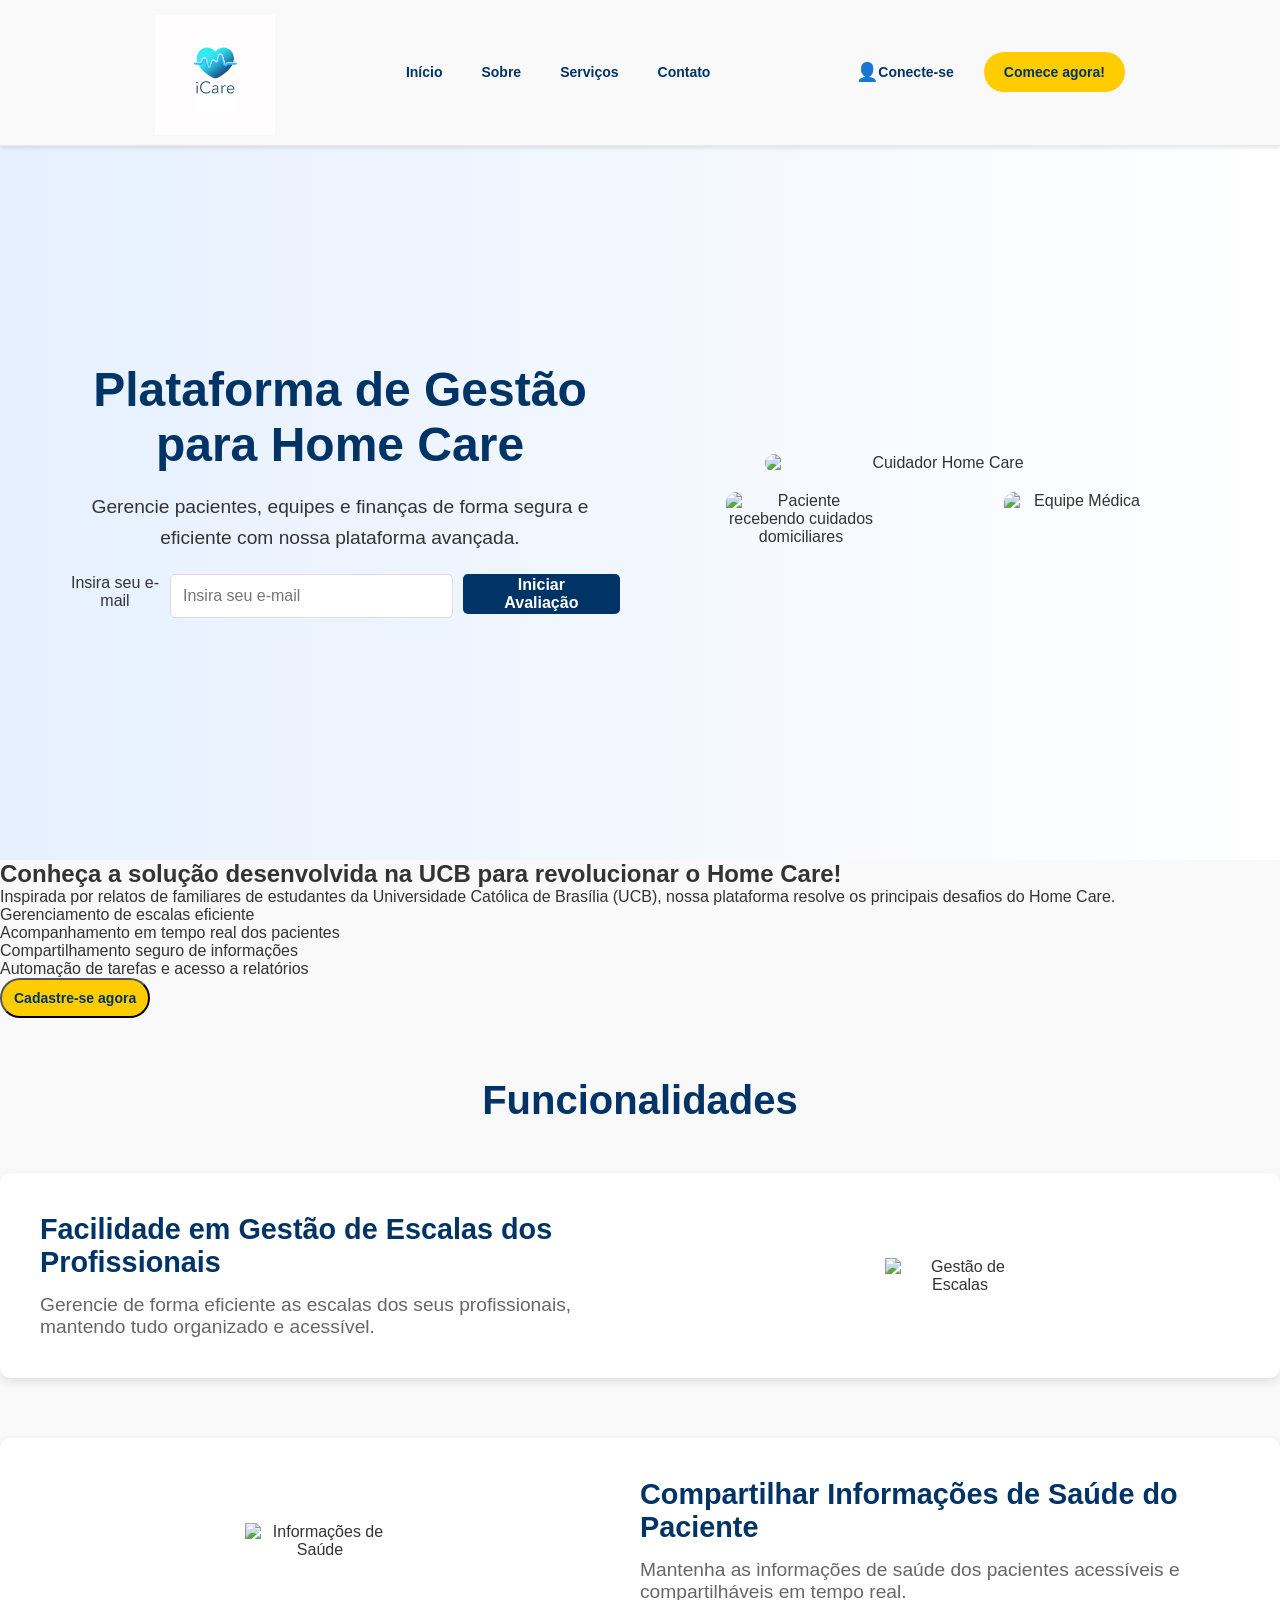
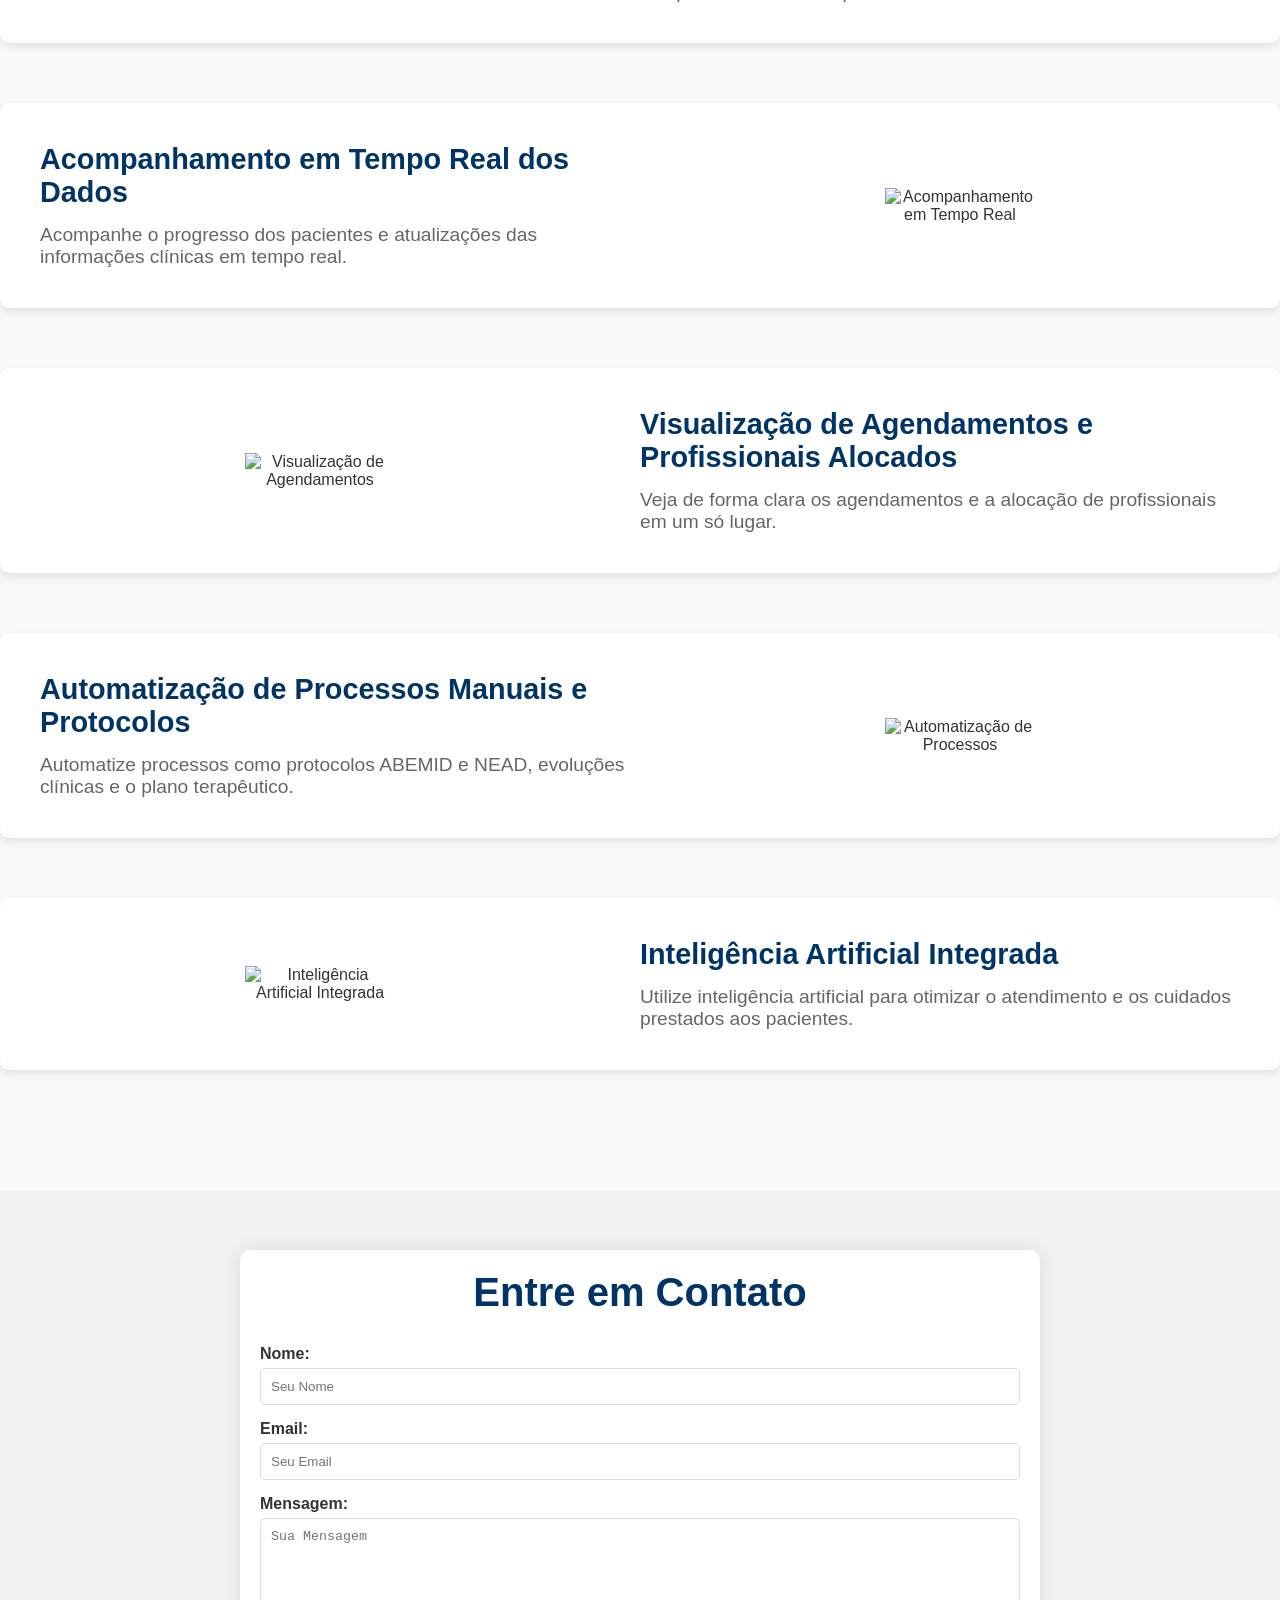
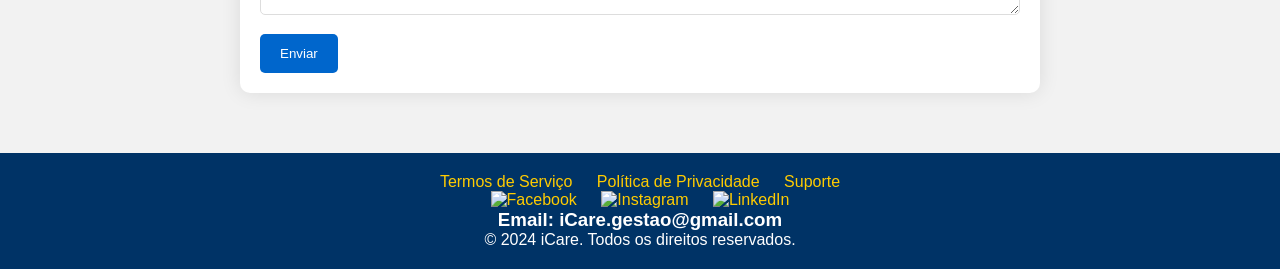
==== pagina1.html @ e02e045a "primeirosite_iCare" ====
<!DOCTYPE html>
<html lang="pt-br">

<head>
    <meta charset="UTF-8">
    <meta name="viewport" content="width=device-width, initial-scale=1.0">
    <meta http-equiv="X-UA-Compatible" content="IE=edge">
    <title>iCare - Gestão de Home Care</title>

    <!-- Stylesheet -->
    <link rel="stylesheet" href="style.css">
</head>

<body>

    <!-- Navbar Fixa -->
    <header>
        <nav class="navbar">
            <div class="navbar-container">
                <div class="logo">
                    <a href="#"><img src="logoiCare.jpg" alt="Logo iCare" style="max-width: 120px; margin-top: 5px;"></a>
                </div>
                <ul class="nav-links" aria-label="Navegação principal">
                    <li><a href="#home">Início</a></li>
                    <li><a href="#about">Sobre</a></li>
                    <li><a href="#funcionalidades-alternadas">Serviços</a></li>
                    <li><a href="#contact">Contato</a></li>
                </ul>
                <div class="navbar-buttons">
                    <a href="#" class="login-btn" aria-label="Conectar-se" style="font-size: 14px; padding: 10px 15px;">
                        <span class="icon" style="font-size: 18px;">👤</span> Conecte-se
                    </a>
                    <a href="#" class="cta-btn" aria-label="Comece agora!" style="font-size: 14px; padding: 10px 20px;">Comece agora!</a>
                </div>
            </div>
        </nav>
    </header>

    <!-- Header (Duas Colunas) -->
    <main>
        <section id="home" class="header">
            <div class="header-container">
                <div class="header-content">
                    <h1>Plataforma de Gestão para Home Care</h1>
                    <p>Gerencie pacientes, equipes e finanças de forma segura e eficiente com nossa plataforma avançada.</p>
                    <div class="header-input">
                        <label for="email-header" class="sr-only">Insira seu e-mail</label>
                        <input type="email" id="email-header" placeholder="Insira seu e-mail" aria-label="Campo de e-mail">
                        <button class="cta-btn">Iniciar Avaliação</button>
                    </div>
                </div>
                <!-- Imagens -->
                <div class="header-images">
                    <img src="https://medicinasa.com.br/wp-content/uploads/2022/11/esteto-medico-digital.jpg" alt="Cuidador Home Care" class="main-image">
                    <div class="small-images">
                        <img src="https://maislaudo.com.br/wp-content/uploads/2019/12/home-care.jpg" alt="Paciente recebendo cuidados domiciliares" class="small-image">
                        <img src="https://mv.com.br/storage/blog/07430920230417643d22bde9b59.png" alt="Equipe Médica" class="small-image">
                    </div>
                </div>
            </div>
        </section>

        <!-- Seção Sobre -->
        <section id="about" class="sobre">
            <h2>Conheça a solução desenvolvida na UCB para revolucionar o Home Care!</h2>
            <p>Inspirada por relatos de familiares de estudantes da Universidade Católica de Brasília (UCB), nossa plataforma resolve os principais desafios do Home Care.</p>
            <ul>
                <li>Gerenciamento de escalas eficiente</li>
                <li>Acompanhamento em tempo real dos pacientes</li>
                <li>Compartilhamento seguro de informações</li>
                <li>Automação de tarefas e acesso a relatórios</li>
            </ul>
            <button class="cta-btn">Cadastre-se agora</button>
        </section>

        <!-- Seção de Funcionalidades Alternadas -->
        <section id="funcionalidades-alternadas" class="features-section">
            <div class="container">
                <h2>Funcionalidades</h2>

                <!-- Funcionalidade 1 -->
                <div class="feature-item alternate-left">
                    <div class="text-content">
                        <h3>Facilidade em Gestão de Escalas dos Profissionais</h3>
                        <p>Gerencie de forma eficiente as escalas dos seus profissionais, mantendo tudo organizado e acessível.</p>
                    </div>
                    <div class="image-content">
                        <img src="https://img.icons8.com/ios-filled/150/000000/schedule.png" alt="Gestão de Escalas">
                    </div>
                </div>

                <!-- Funcionalidade 2 -->
                <div class="feature-item alternate-right">
                    <div class="image-content">
                        <img src="https://img.icons8.com/ios-filled/150/000000/medical-doctor.png" alt="Informações de Saúde">
                    </div>
                    <div class="text-content">
                        <h3>Compartilhar Informações de Saúde do Paciente</h3>
                        <p>Mantenha as informações de saúde dos pacientes acessíveis e compartilháveis em tempo real.</p>
                    </div>
                </div>

                <!-- Funcionalidade 3 -->
                <div class="feature-item alternate-left">
                    <div class="text-content">
                        <h3>Acompanhamento em Tempo Real dos Dados</h3>
                        <p>Acompanhe o progresso dos pacientes e atualizações das informações clínicas em tempo real.</p>
                    </div>
                    <div class="image-content">
                        <img src="https://img.icons8.com/ios-filled/150/000000/real-time-protection.png" alt="Acompanhamento em Tempo Real">
                    </div>
                </div>

                <!-- Funcionalidade 4 -->
                <div class="feature-item alternate-right">
                    <div class="image-content">
                        <img src="https://img.icons8.com/ios-filled/150/000000/calendar.png" alt="Visualização de Agendamentos">
                    </div>
                    <div class="text-content">
                        <h3>Visualização de Agendamentos e Profissionais Alocados</h3>
                        <p>Veja de forma clara os agendamentos e a alocação de profissionais em um só lugar.</p>
                    </div>
                </div>

                <!-- Funcionalidade 5 -->
                <div class="feature-item alternate-left">
                    <div class="text-content">
                        <h3>Automatização de Processos Manuais e Protocolos</h3>
                        <p>Automatize processos como protocolos ABEMID e NEAD, evoluções clínicas e o plano terapêutico.</p>
                    </div>
                    <div class="image-content">
                        <img src="https://img.icons8.com/ios-filled/150/000000/automation.png" alt="Automatização de Processos">
                    </div>
                </div>

                <!-- Funcionalidade 6 -->
                <div class="feature-item alternate-right">
                    <div class="image-content">
                        <img src="https://img.icons8.com/ios-filled/150/000000/artificial-intelligence.png" alt="Inteligência Artificial Integrada">
                    </div>
                    <div class="text-content">
                        <h3>Inteligência Artificial Integrada</h3>
                        <p>Utilize inteligência artificial para otimizar o atendimento e os cuidados prestados aos pacientes.</p>
                    </div>
                </div>
            </div>
        </section>

        <!-- Seção de Contato -->
        <section id="contact" class="contact-section">
            <div class="contact-container">
                <h2 class="contact-title">Entre em Contato</h2>
                <form class="contact-form" action="#" method="POST" aria-label="Formulário de contato">
                    <label for="name">Nome:</label>
                    <input type="text" id="name" name="name" placeholder="Seu Nome" required>

                    <label for="email">Email:</label>
                    <input type="email" id="email" name="email" placeholder="Seu Email" required>

                    <label for="message">Mensagem:</label>
                    <textarea id="message" name="message" placeholder="Sua Mensagem" rows="5" required></textarea>

                    <button type="submit">Enviar</button>
                </form>
            </div>
        </section>
    </main>

    <!-- Rodapé -->
    <footer>
        <div class="footer-links">
            <a href="#">Termos de Serviço</a>
            <a href="#">Política de Privacidade</a>
            <a href="#">Suporte</a>
        </div>
        <div class="footer-social">
            <a href="#"><img src="https://img.icons8.com/ios-filled/50/ffffff/facebook-new.png" alt="Facebook"></a>
            <a href="#"><img src="https://img.icons8.com/ios-filled/50/ffffff/instagram-new.png" alt="Instagram"></a>
            <a href="#"><img src="https://img.icons8.com/ios-filled/50/ffffff/linkedin.png" alt="LinkedIn"></a>
        </div>
        <h3>Email: iCare.gestao@gmail.com</h3>
        <p>&copy; 2024 iCare. Todos os direitos reservados.</p>
    </footer>

    <script src="main.js" defer></script>
</body>

</html>
---- style.css ----
/* Reset */
* {
    margin: 0;
    padding: 0;
    box-sizing: border-box;
}

/* Body */
body {
    font-family: 'Arial', sans-serif;
    color: #333;
    background-color: #f9f9f9;
    padding-top: 80px; /* Espaço para o navbar fixo */
}

/* Navbar fixo */
.navbar {
    background-color: #f9f9f9; /* Cor da navbar ajustada para combinar com o logo */
    padding: 10px 0;
    border-bottom: 1px solid #eaeaea; /* Cor de borda para contraste */
    position: fixed;
    top: 0;
    left: 0;
    width: 100%;
    z-index: 1000;
    transition: background-color 0.3s ease;
    box-shadow: 0 2px 4px rgba(0, 0, 0, 0.1);
}

.navbar-container {
    display: flex;
    justify-content: space-between;
    align-items: center;
    max-width: 1000px; /* Largura máxima reduzida para compactar */
    margin: 0 auto;
    padding: 0 15px;
}

.logo img {
    display: block;
    max-width: 80px; /* Tamanho da logo reduzido */
    margin-top: 5px;
}

.nav-links {
    list-style-type: none;
    display: flex;
    gap: 15px; /* Espaçamento ajustado */
    margin-left: 15px;
}

.nav-links li {
    display: inline;
}

.nav-links a {
    text-decoration: none;
    color: #003366; 
    font-weight: bold;
    font-size: 14px;
    padding: 8px 12px; /* Compactação dos links */
    transition: color 0.3s ease;
}

.nav-links a:hover {
    color: #ffcc00; /* Cor de hover mais clara */
}

.navbar-buttons {
    display: flex;
    gap: 15px;
    align-items: center;
    margin-left: 15px;
}

.login-btn {
    display: flex;
    align-items: center;
    text-decoration: none;
    color: #003366;
    font-weight: bold;
    font-size: 14px;
    padding: 8px 12px;
    transition: color 0.3s ease;
}

.login-btn:hover {
    color: #ffcc00; /* Hover igual ao links */
}

.cta-btn {
    background-color: #ffcc00; /* Botão CTA ajustado para contrastar com o fundo */
    color: #003366;
    padding: 8px 12px;
    border-radius: 25px;
    text-decoration: none;
    font-weight: bold;
    font-size: 14px;
    transition: background-color 0.3s ease;
    height: 40px;
    display: flex;
    align-items: center;
    justify-content: center;
}

.cta-btn:hover {
    background-color: #ffd633;
}

main {
    margin-top: 60px;
}

/* Media Queries para responsividade */
@media (max-width: 768px) {
    .navbar-container {
        flex-direction: column;
        align-items: flex-start;
    }

    .nav-links {
        flex-direction: column;
        gap: 10px;
        width: 100%;
        align-items: flex-start;
    }

    .navbar-buttons {
        flex-direction: column;
        gap: 10px;
        width: 100%;
        align-items: flex-start;
    }

    .cta-btn, .login-btn {
        width: 100%;
        text-align: center;
    }
}

/* Header */
.header {
    background: linear-gradient(to right, #e6f0ff, #ffffff); /* Cores suaves para harmonizar com o logo */
    height: 80vh;
    display: flex;
    justify-content: center;
    align-items: center;
    text-align: center;
    padding: 0 20px;
}

/* Layout do Header com duas colunas */
.header-container {
    display: flex;
    justify-content: space-between;
    align-items: center;
    width: 100%;
    max-width: 1200px;
}

.header-content {
    flex: 1;
    padding: 20px;
}

.header-content h1 {
    font-size: 3rem;
    color: #003366; /* Azul escuro para o título */
    margin-bottom: 20px;
    font-weight: bold;
}

.header-content p {
    font-size: 1.2rem;
    margin-bottom: 20px;
    max-width: 600px;
    line-height: 1.6;
    color: #333;
}

/* Input de e-mail no header */
.header-input {
    display: flex;
    justify-content: center;
    margin-bottom: 20px;
}

.header-input input {
    padding: 12px;
    width: 300px;
    border: 1px solid #ddd;
    border-radius: 5px;
    font-size: 1rem;
    margin-right: 10px;
}

.header-input button {
    padding: 12px 20px;
    background-color: #003366;
    color: white;
    border: none;
    border-radius: 5px;
    font-size: 1rem;
    cursor: pointer;
}

.header-input button:hover {
    background-color: #002a55;
}

.sub-text {
    font-size: 0.9rem;
    color: #555;
}

/* Imagens no Header */
.header-images {
    flex: 1;
    display: flex;
    flex-direction: column;
    align-items: center;
    justify-content: center;
    padding: 20px;
}

.header-images .main-image {
    width: 350px;
    border-radius: 10px;
    margin-bottom: 20px;
}

.header-images .small-images {
    display: flex;
    justify-content: space-between;
    width: 80%;
}

.small-image {
    width: 150px;
    border-radius: 10px;
    margin: 0 10px;
}

/* Seção de Features */
.features-section {
    background-color: #f9f9f9;
    padding: 60px 0;
    text-align: center;
}

.features-section h2 {
    font-size: 2.5em;
    margin-bottom: 50px;
    color: #003366;
}

.feature-item {
    display: flex;
    align-items: center;
    justify-content: space-between;
    margin-bottom: 60px;
    text-align: left;
    padding: 20px;
    background-color: #ffffff;
    border-radius: 10px;
    box-shadow: 0 4px 10px rgba(0, 0, 0, 0.1);
}

.feature-item .text-content {
    flex: 1;
    padding: 20px;
}

.feature-item .text-content h3 {
    font-size: 1.8em;
    margin-bottom: 15px;
    color: #003366;
}

.feature-item .text-content p {
    font-size: 1.2em;
    color: #666;
}

.feature-item .image-content {
    flex: 1;
    text-align: center;
}

.feature-item .image-content img {
    max-width: 150px;
    height: auto;
}

/* Alternar Layout */
.alternate-left {
    flex-direction: row;
}

.alternate-right {
    flex-direction: row;
}

/* Responsividade */
@media (max-width: 768px) {
    .feature-item {
        flex-direction: column;
        text-align: center;
    }

    .feature-item .text-content {
        text-align: center;
        padding: 10px 0;
    }

    .feature-item .image-content {
        margin-top: 20px;
    }
}

/* Contato */
.contact-section {
    background-color: #f2f2f2;
    padding: 60px 0;
}

.contact-container {
    max-width: 800px;
    margin: 0 auto;
    padding: 20px;
    background-color: #fff;
    border-radius: 10px;
    box-shadow: 0px 0px 20px rgba(0, 0, 0, 0.1);
}

.contact-title {
    text-align: center;
    font-size: 2.5em;
    margin-bottom: 30px;
    color: #003366;
}

.contact-form label {
    display: block;
    margin-bottom: 5px;
    font-weight: bold;
}

.contact-form input,
.contact-form textarea {
    width: 100%;
    padding: 10px;
    margin-bottom: 15px;
    border: 1px solid #ddd;
    border-radius: 5px;
    box-sizing: border-box;
}

.contact-form button {
    background-color: #0066cc;
    color: #fff;
    border: none;
    padding: 12px 20px;
    border-radius: 5px;
    cursor: pointer;
}

.contact-form button:hover {
    background-color: #004c99;
}

/* Footer */
footer {
    padding: 20px;
    background-color: #003366;
    color: white;
    text-align: center;
}

footer a {
    color: #ffcc00;
    text-decoration: none;
    margin: 0 10px;
}

footer a:hover {
    color: #ffd633;
}
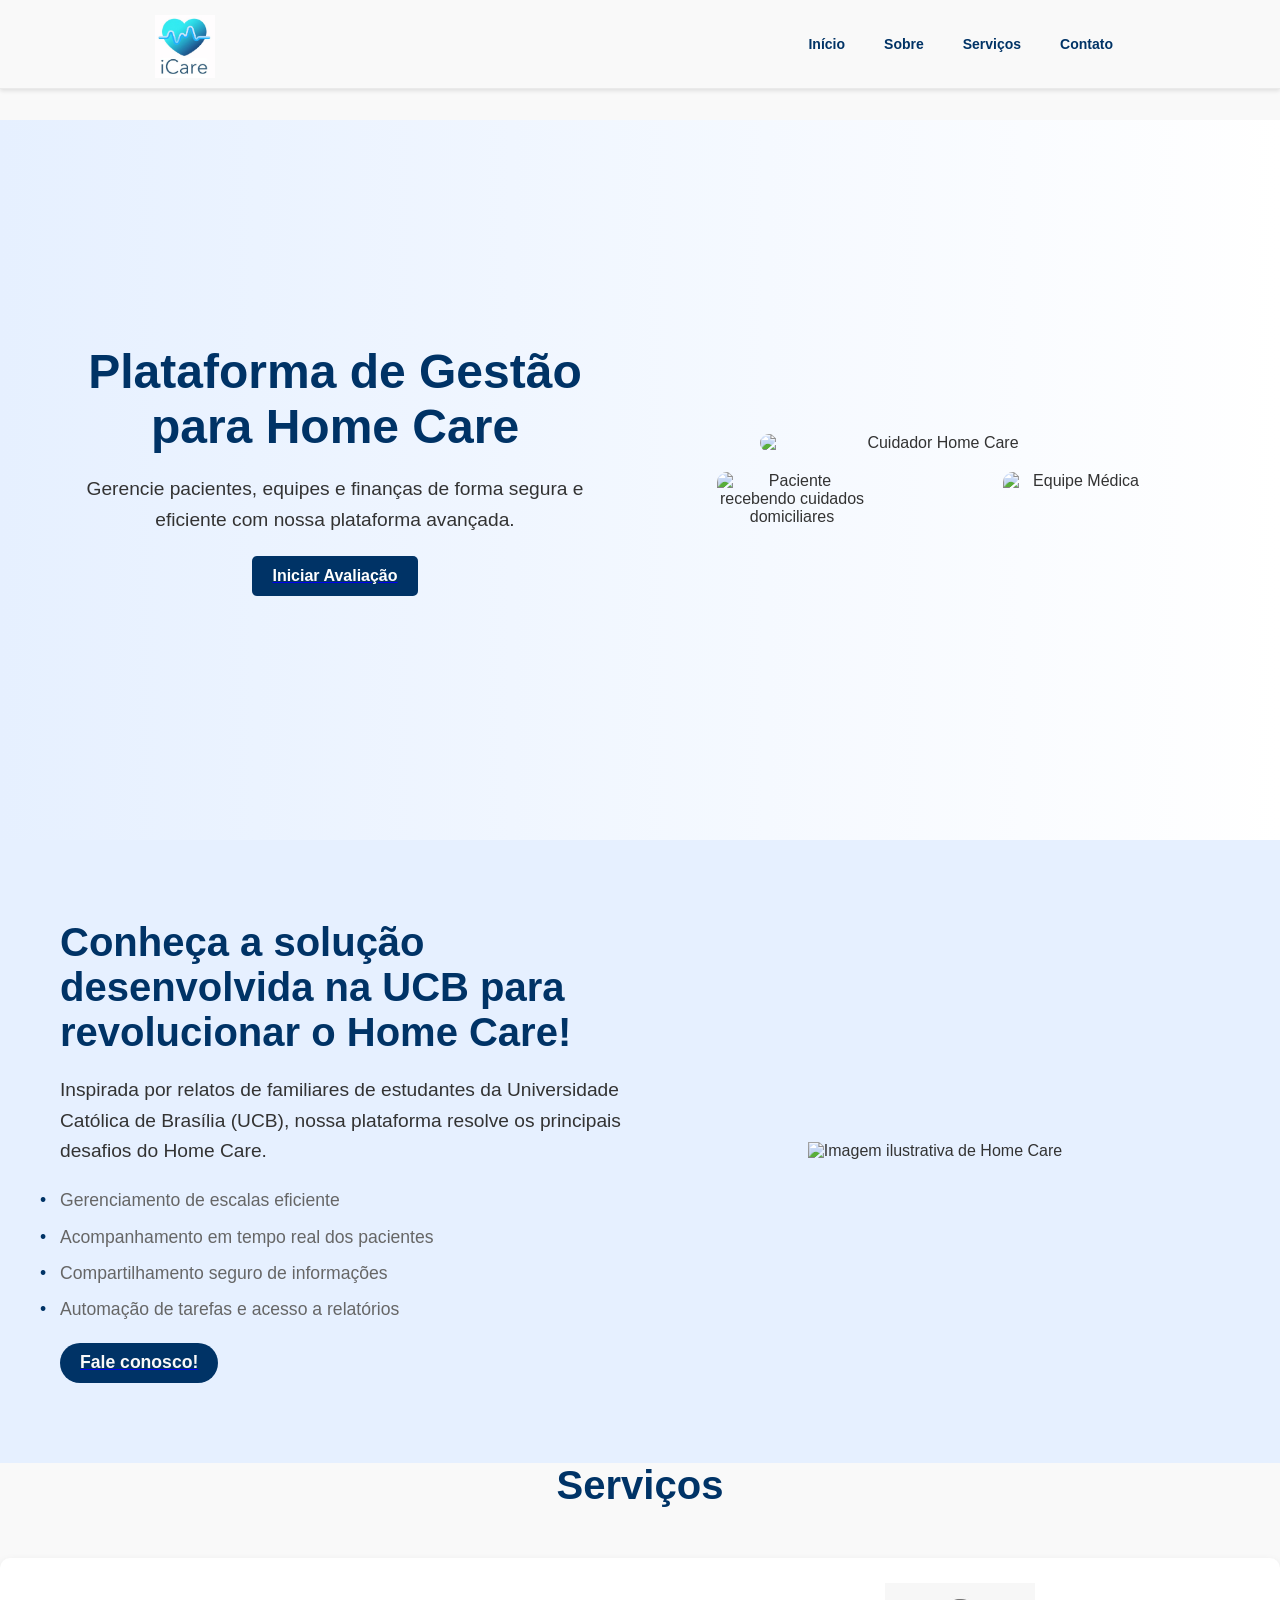
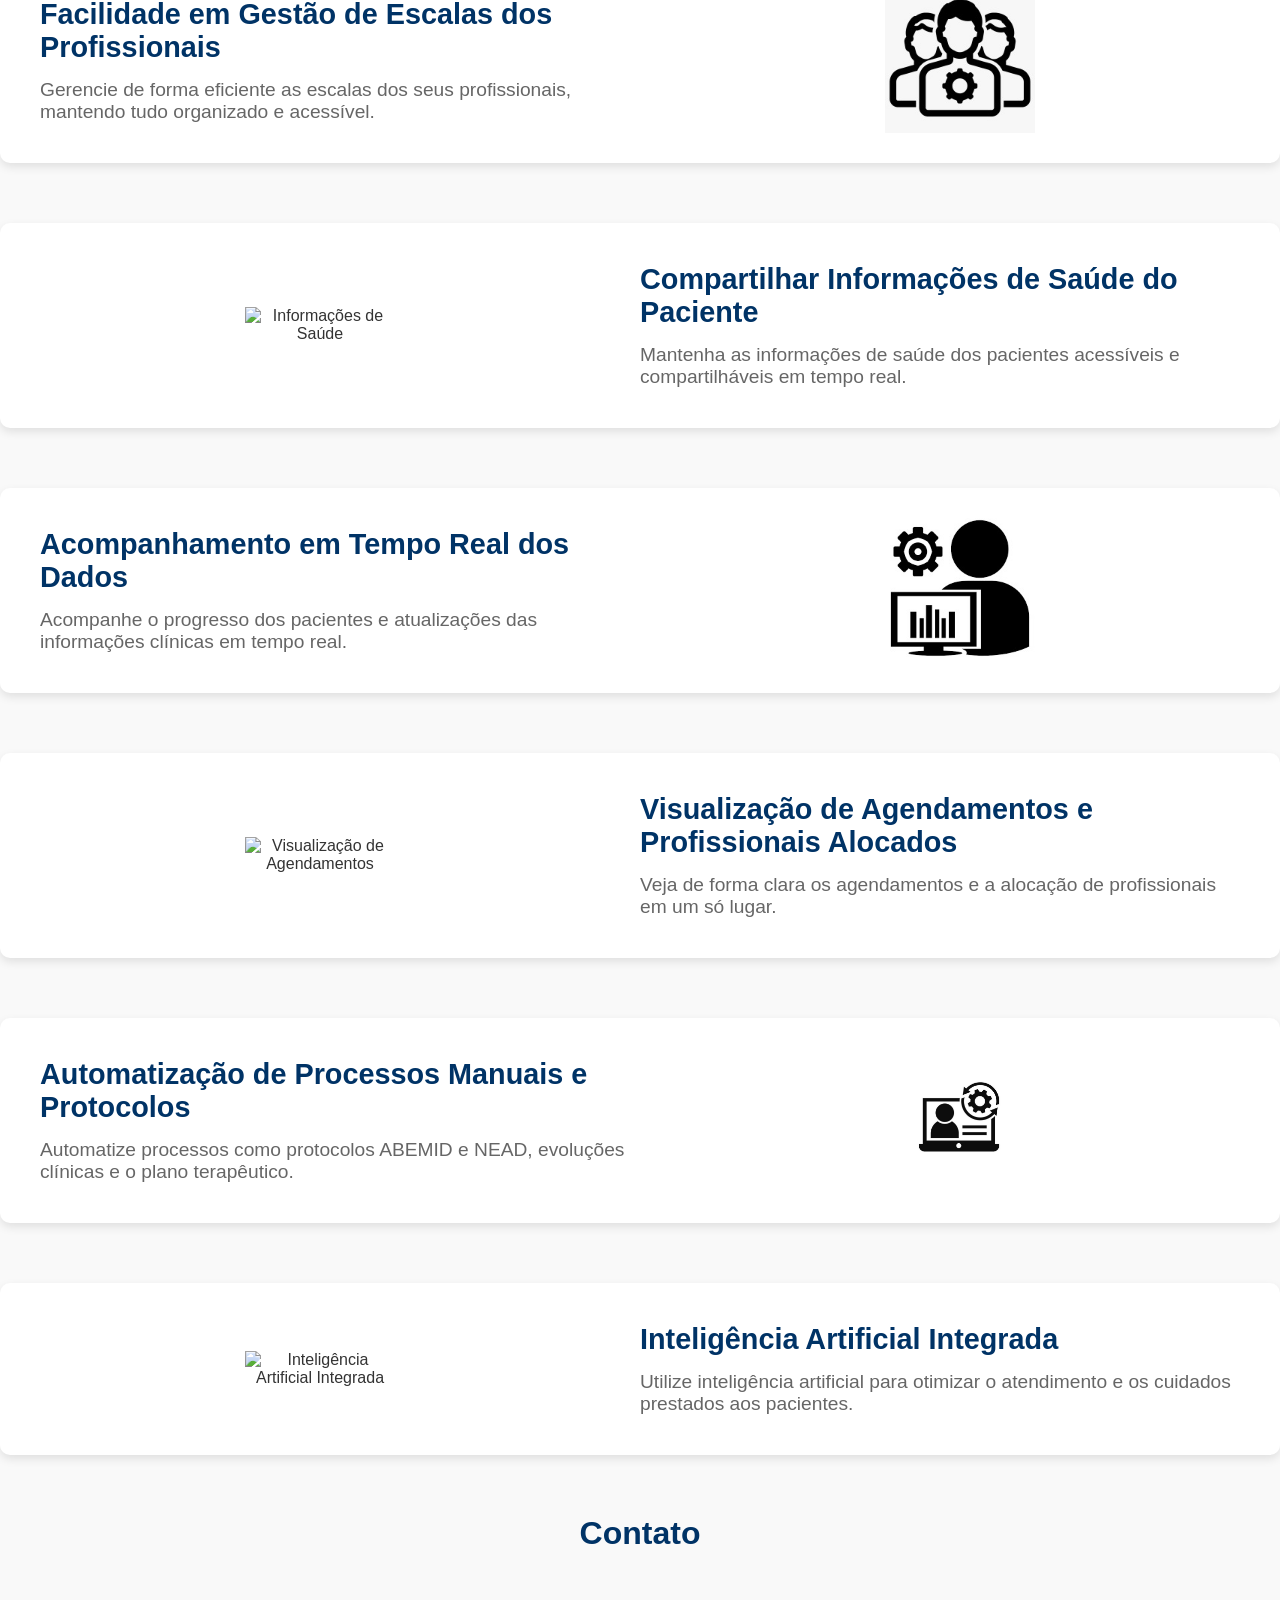
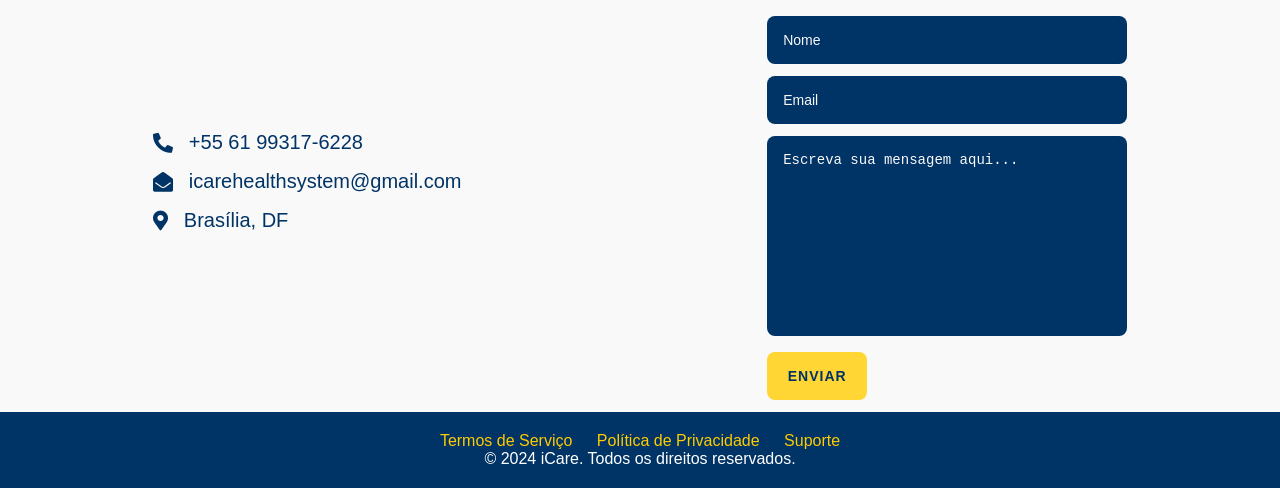
==== commit aa9b93cd: "git commit -m "Alterações pedidas pelo professor"" ====
--- a/pagina1.html
+++ b/pagina1.html
@@ -9,6 +9,7 @@
 
     <!-- Stylesheet -->
     <link rel="stylesheet" href="style.css">
+    <link rel="stylesheet" href="https://cdnjs.cloudflare.com/ajax/libs/font-awesome/5.15.3/css/all.min.css">
 </head>
 
 <body>
@@ -18,7 +19,8 @@
         <nav class="navbar">
             <div class="navbar-container">
                 <div class="logo">
-                    <a href="#"><img src="logoiCare.jpg" alt="Logo iCare" style="max-width: 120px; margin-top: 5px;"></a>
+                    <a href="#"><img src="imagens/logoiCare.jpg" alt="Logo iCare"
+                            style="max-width: 120px; margin-top: 5px;"></a>
                 </div>
                 <ul class="nav-links" aria-label="Navegação principal">
                     <li><a href="#home">Início</a></li>
@@ -26,12 +28,13 @@
                     <li><a href="#funcionalidades-alternadas">Serviços</a></li>
                     <li><a href="#contact">Contato</a></li>
                 </ul>
-                <div class="navbar-buttons">
+                <!-- <div class="navbar-buttons">
                     <a href="#" class="login-btn" aria-label="Conectar-se" style="font-size: 14px; padding: 10px 15px;">
                         <span class="icon" style="font-size: 18px;">👤</span> Conecte-se
                     </a>
-                    <a href="#" class="cta-btn" aria-label="Comece agora!" style="font-size: 14px; padding: 10px 20px;">Comece agora!</a>
-                </div>
+                    <a href="contact" class="cta-btn" aria-label="Comece agora!"
+                        style="font-size: 14px; padding: 10px 20px;">Comece agora!</a>
+                </div> -->
             </div>
         </nav>
     </header>
@@ -42,19 +45,24 @@
             <div class="header-container">
                 <div class="header-content">
                     <h1>Plataforma de Gestão para Home Care</h1>
-                    <p>Gerencie pacientes, equipes e finanças de forma segura e eficiente com nossa plataforma avançada.</p>
+                    <p>Gerencie pacientes, equipes e finanças de forma segura e eficiente com nossa plataforma avançada.
+                    </p>
                     <div class="header-input">
-                        <label for="email-header" class="sr-only">Insira seu e-mail</label>
-                        <input type="email" id="email-header" placeholder="Insira seu e-mail" aria-label="Campo de e-mail">
-                        <button class="cta-btn">Iniciar Avaliação</button>
+                        <!-- <label for="email-header" class="sr-only">Insira seu e-mail</label> -->
+                        <!-- <input type="email" id="email-header" placeholder="Insira seu e-mail"
+                            aria-label="Campo de e-mail"> -->
+                       <a href="#contact"> <button class="cta-btn">Iniciar Avaliação</button></a>
                     </div>
                 </div>
                 <!-- Imagens -->
                 <div class="header-images">
-                    <img src="https://medicinasa.com.br/wp-content/uploads/2022/11/esteto-medico-digital.jpg" alt="Cuidador Home Care" class="main-image">
+                    <img src="https://medicinasa.com.br/wp-content/uploads/2022/11/esteto-medico-digital.jpg"
+                        alt="Cuidador Home Care" class="main-image">
                     <div class="small-images">
-                        <img src="https://maislaudo.com.br/wp-content/uploads/2019/12/home-care.jpg" alt="Paciente recebendo cuidados domiciliares" class="small-image">
-                        <img src="https://mv.com.br/storage/blog/07430920230417643d22bde9b59.png" alt="Equipe Médica" class="small-image">
+                        <img src="https://maislaudo.com.br/wp-content/uploads/2019/12/home-care.jpg"
+                            alt="Paciente recebendo cuidados domiciliares" class="small-image">
+                        <img src="https://mv.com.br/storage/blog/07430920230417643d22bde9b59.png" alt="Equipe Médica"
+                            class="small-image">
                     </div>
                 </div>
             </div>
@@ -62,41 +70,55 @@
 
         <!-- Seção Sobre -->
         <section id="about" class="sobre">
-            <h2>Conheça a solução desenvolvida na UCB para revolucionar o Home Care!</h2>
-            <p>Inspirada por relatos de familiares de estudantes da Universidade Católica de Brasília (UCB), nossa plataforma resolve os principais desafios do Home Care.</p>
-            <ul>
-                <li>Gerenciamento de escalas eficiente</li>
-                <li>Acompanhamento em tempo real dos pacientes</li>
-                <li>Compartilhamento seguro de informações</li>
-                <li>Automação de tarefas e acesso a relatórios</li>
-            </ul>
-            <button class="cta-btn">Cadastre-se agora</button>
-        </section>
+            <div class="sobre-container">
+                <div class="sobre-text">
+                    <h2>Conheça a solução desenvolvida na UCB para revolucionar o Home Care!</h2>
+                    <p>Inspirada por relatos de familiares de estudantes da Universidade Católica de Brasília (UCB),
+                        nossa plataforma resolve os principais desafios do Home Care.</p>
+                    <ul>
+                        <li>Gerenciamento de escalas eficiente</li>
+                        <li>Acompanhamento em tempo real dos pacientes</li>
+                        <li>Compartilhamento seguro de informações</li>
+                        <li>Automação de tarefas e acesso a relatórios</li>
+                    </ul>
+
+                   <a href="#contact"><button class="cta-btn">Fale conosco!</button></a> 
+                </div>
+                <div class="sobre-image">
+                    <img src="vecteezy_man-nurse-holding-clipboard-healthcare-workers-concept_31718397.png"
+                        alt="Imagem ilustrativa de Home Care">
+                </div>
+            </div>
+        </section>
+
 
         <!-- Seção de Funcionalidades Alternadas -->
         <section id="funcionalidades-alternadas" class="features-section">
             <div class="container">
-                <h2>Funcionalidades</h2>
+                <h2>Serviços</h2>
 
                 <!-- Funcionalidade 1 -->
                 <div class="feature-item alternate-left">
                     <div class="text-content">
                         <h3>Facilidade em Gestão de Escalas dos Profissionais</h3>
-                        <p>Gerencie de forma eficiente as escalas dos seus profissionais, mantendo tudo organizado e acessível.</p>
-                    </div>
-                    <div class="image-content">
-                        <img src="https://img.icons8.com/ios-filled/150/000000/schedule.png" alt="Gestão de Escalas">
+                        <p>Gerencie de forma eficiente as escalas dos seus profissionais, mantendo tudo organizado e
+                            acessível.</p>
+                    </div>
+                    <div class="image-content">
+                        <img src="imagens/gestão de escalas.jpg" alt="Gestão de Escalas">
                     </div>
                 </div>
 
                 <!-- Funcionalidade 2 -->
                 <div class="feature-item alternate-right">
                     <div class="image-content">
-                        <img src="https://img.icons8.com/ios-filled/150/000000/medical-doctor.png" alt="Informações de Saúde">
+                        <img src="https://img.icons8.com/ios-filled/150/000000/medical-doctor.png"
+                            alt="Informações de Saúde">
                     </div>
                     <div class="text-content">
                         <h3>Compartilhar Informações de Saúde do Paciente</h3>
-                        <p>Mantenha as informações de saúde dos pacientes acessíveis e compartilháveis em tempo real.</p>
+                        <p>Mantenha as informações de saúde dos pacientes acessíveis e compartilháveis em tempo real.
+                        </p>
                     </div>
                 </div>
 
@@ -104,17 +126,20 @@
                 <div class="feature-item alternate-left">
                     <div class="text-content">
                         <h3>Acompanhamento em Tempo Real dos Dados</h3>
-                        <p>Acompanhe o progresso dos pacientes e atualizações das informações clínicas em tempo real.</p>
-                    </div>
-                    <div class="image-content">
-                        <img src="https://img.icons8.com/ios-filled/150/000000/real-time-protection.png" alt="Acompanhamento em Tempo Real">
+                        <p>Acompanhe o progresso dos pacientes e atualizações das informações clínicas em tempo real.
+                        </p>
+                    </div>
+                    <div class="image-content">
+                        <img src="imagens/acompanhamento.jpg"
+                            alt="Acompanhamento em Tempo Real">
                     </div>
                 </div>
 
                 <!-- Funcionalidade 4 -->
                 <div class="feature-item alternate-right">
                     <div class="image-content">
-                        <img src="https://img.icons8.com/ios-filled/150/000000/calendar.png" alt="Visualização de Agendamentos">
+                        <img src="https://img.icons8.com/ios-filled/150/000000/calendar.png"
+                            alt="Visualização de Agendamentos">
                     </div>
                     <div class="text-content">
                         <h3>Visualização de Agendamentos e Profissionais Alocados</h3>
@@ -126,42 +151,65 @@
                 <div class="feature-item alternate-left">
                     <div class="text-content">
                         <h3>Automatização de Processos Manuais e Protocolos</h3>
-                        <p>Automatize processos como protocolos ABEMID e NEAD, evoluções clínicas e o plano terapêutico.</p>
-                    </div>
-                    <div class="image-content">
-                        <img src="https://img.icons8.com/ios-filled/150/000000/automation.png" alt="Automatização de Processos">
+                        <p>Automatize processos como protocolos ABEMID e NEAD, evoluções clínicas e o plano terapêutico.
+                        </p>
+                    </div>
+                    <div class="image-content">
+                        <img src="imagens/automatização.jpg"
+                            alt="Automatização de Processos">
                     </div>
                 </div>
 
                 <!-- Funcionalidade 6 -->
                 <div class="feature-item alternate-right">
                     <div class="image-content">
-                        <img src="https://img.icons8.com/ios-filled/150/000000/artificial-intelligence.png" alt="Inteligência Artificial Integrada">
+                        <img src="https://img.icons8.com/ios-filled/150/000000/artificial-intelligence.png"
+                            alt="Inteligência Artificial Integrada">
                     </div>
                     <div class="text-content">
                         <h3>Inteligência Artificial Integrada</h3>
-                        <p>Utilize inteligência artificial para otimizar o atendimento e os cuidados prestados aos pacientes.</p>
+                        <p>Utilize inteligência artificial para otimizar o atendimento e os cuidados prestados aos
+                            pacientes.</p>
                     </div>
                 </div>
             </div>
         </section>
 
         <!-- Seção de Contato -->
-        <section id="contact" class="contact-section">
-            <div class="contact-container">
-                <h2 class="contact-title">Entre em Contato</h2>
-                <form class="contact-form" action="#" method="POST" aria-label="Formulário de contato">
-                    <label for="name">Nome:</label>
-                    <input type="text" id="name" name="name" placeholder="Seu Nome" required>
-
-                    <label for="email">Email:</label>
-                    <input type="email" id="email" name="email" placeholder="Seu Email" required>
-
-                    <label for="message">Mensagem:</label>
-                    <textarea id="message" name="message" placeholder="Sua Mensagem" rows="5" required></textarea>
-
-                    <button type="submit">Enviar</button>
-                </form>
+        <section class="contact" id="contact">
+            <div class="heading">
+                <h1>Contato</h1>
+            </div>
+            <div class="contact-content">
+                <div class="contact-info">
+                    <div class="info-box">
+                        <i class="fas fa-phone-alt"></i>
+                        <p>+55 61 99317-6228</p>
+                    </div>
+                    <div class="info-box">
+                        <i class="fas fa-envelope-open"></i>
+                        <p>icarehealthsystem@gmail.com</p>
+                    </div>
+                    <div class="info-box">
+                        <i class="fas fa-map-marker-alt"></i>
+                        <p>Brasília, DF</p>
+                    </div>
+                    <!-- <div class="info-box social">
+                        <a href="#"><i class="fab fa-facebook"></i></a>
+                        <a href="#"><i class="fab fa-linkedin"></i></a>
+                        <a href="#"><i class="fab fa-instagram"></i></a>
+                        <a href="#"><i class="fab fa-github"></i></a>
+                    </div> -->
+                </div>
+                <!-- Contact Form -->
+                <div class="contact-form">
+                    <form id="contact-form" action="">
+                        <input type="text" name="name" placeholder="Nome" required>
+                        <input type="email" name="email" placeholder="Email" required>
+                        <textarea name="message" placeholder="Escreva sua mensagem aqui..." required></textarea>
+                        <input type="submit" value="Enviar" class="contact-button">
+                    </form>
+                </div>
             </div>
         </section>
     </main>
@@ -173,16 +221,17 @@
             <a href="#">Política de Privacidade</a>
             <a href="#">Suporte</a>
         </div>
-        <div class="footer-social">
-            <a href="#"><img src="https://img.icons8.com/ios-filled/50/ffffff/facebook-new.png" alt="Facebook"></a>
-            <a href="#"><img src="https://img.icons8.com/ios-filled/50/ffffff/instagram-new.png" alt="Instagram"></a>
-            <a href="#"><img src="https://img.icons8.com/ios-filled/50/ffffff/linkedin.png" alt="LinkedIn"></a>
-        </div>
-        <h3>Email: iCare.gestao@gmail.com</h3>
+        <!-- <div class="box-footer">
+            <a href="#"><i class="fab fa-facebook"></i></a>
+            <a href="#"><i class="fab fa-linkedin"></i></a>
+            <a href="#"><i class="fab fa-instagram"></i></a>
+            <a href="#"><i class="fab fa-github"></i></a>
+        </div> -->
+
         <p>&copy; 2024 iCare. Todos os direitos reservados.</p>
     </footer>
 
     <script src="main.js" defer></script>
 </body>
 
-</html>
+</html>
--- a/style.css
+++ b/style.css
@@ -31,6 +31,7 @@
     display: flex;
     justify-content: space-between;
     align-items: center;
+    max-height: 80px;
     max-width: 1000px; /* Largura máxima reduzida para compactar */
     margin: 0 auto;
     padding: 0 15px;
@@ -38,7 +39,8 @@
 
 .logo img {
     display: block;
-    max-width: 80px; /* Tamanho da logo reduzido */
+   width: 50%;
+   left: 50%;
     margin-top: 5px;
 }
 
@@ -62,6 +64,7 @@
     transition: color 0.3s ease;
 }
 
+
 .nav-links a:hover {
     color: #ffcc00; /* Cor de hover mais clara */
 }
@@ -108,7 +111,7 @@
 }
 
 main {
-    margin-top: 60px;
+    margin-top: 40px;
 }
 
 /* Media Queries para responsividade */
@@ -160,7 +163,7 @@
 
 .header-content {
     flex: 1;
-    padding: 20px;
+    padding: 10px;
 }
 
 .header-content h1 {
@@ -241,10 +244,116 @@
     margin: 0 10px;
 }
 
+/* Seção Sobre */
+.sobre {
+    background-color: #e6f0ff; /* Cor suave para manter harmonia com o logo */
+    padding: 60px 0;
+    display: flex;
+    justify-content: center;
+    align-items: center;
+    text-align: center;
+}
+
+.sobre-container {
+    display: flex;
+    justify-content: space-between;
+    align-items: center;
+    max-width: 1200px;
+    padding: 20px;
+}
+
+.sobre-text {
+    flex: 1;
+    text-align: start;
+    padding-right: 20px;
+    
+}
+
+.sobre-text h2 {
+    font-size: 2.5em;
+    color: #003366; /* Azul escuro para títulos */
+    margin-bottom: 20px;
+}
+
+.sobre-text p {
+    font-size: 1.2em;
+    color: #333;
+    margin-bottom: 20px;
+    line-height: 1.6;
+    
+}
+
+.sobre-text ul {
+    list-style-type: none;
+    padding-left: 0;
+    margin-bottom: 20px;
+}
+
+.sobre-text ul li {
+    font-size: 1.1em;
+    color: #666;
+    margin-bottom: 10px;
+    line-height: 1.5;
+    position: relative;
+}
+
+.sobre-text ul li::before {
+    content: "•";
+    color: #003366; /* Bullet point na cor azul escuro */
+    position: absolute;
+    left: -20px;
+    top: 0;
+}
+
+.sobre-text .cta-btn  {
+    background-color: #003366; /* Botão CTA */
+    color: #f9f9f9;
+    padding: 12px 20px;
+    border-radius: 25px;
+    text-decoration: none;
+    font-weight: bold;
+    font-size: 1.1em;
+    transition: background-color 0.3s ease;
+    border: none;
+    cursor: pointer;
+}
+
+
+.sobre-text .cta-btn:hover {
+    background-color: #ffd633;
+}
+
+.sobre-image {
+    flex: 1;
+    text-align: center;
+}
+
+.sobre-image img {
+    max-width: 50%;
+    /* border-radius: 10px;
+    box-shadow: 0 4px 10px rgba(0, 0, 0, 0.1); */
+}
+
+/* Responsividade */
+@media (max-width: 768px) {
+    .sobre-container {
+        flex-direction: column;
+    }
+
+    .sobre-text {
+        text-align: center;
+        padding-right: 0;
+    }
+
+    .sobre-image {
+        margin-top: 20px;
+    }
+}
+
 /* Seção de Features */
 .features-section {
     background-color: #f9f9f9;
-    padding: 60px 0;
+    padding: 0px 0;
     text-align: center;
 }
 
@@ -319,55 +428,75 @@
 }
 
 /* Contato */
-.contact-section {
-    background-color: #f2f2f2;
-    padding: 60px 0;
-}
-
-.contact-container {
-    max-width: 800px;
-    margin: 0 auto;
-    padding: 20px;
-    background-color: #fff;
-    border-radius: 10px;
-    box-shadow: 0px 0px 20px rgba(0, 0, 0, 0.1);
-}
-
-.contact-title {
-    text-align: center;
-    font-size: 2.5em;
-    margin-bottom: 30px;
-    color: #003366;
-}
-
-.contact-form label {
-    display: block;
-    margin-bottom: 5px;
-    font-weight: bold;
-}
-
-.contact-form input,
-.contact-form textarea {
+.contact-content {
+    display: flex;
+    align-items: center;
+    justify-content: space-around;
+  }
+  .contact-info {
+    max-width: 500px;
+  }
+  .info-box {
+    display: flex;
+    align-items: center;
+    margin: 1rem 0;
+    color: #003366;
+  }
+  .info-box i {
+    font-size: 20px;
+    color: #003366;
+  }
+  .info-box p {
+    margin-left: 1rem;
+    font-weight: 400;
+    font-size: 20px;
+  }
+  .social {
+    display: flex;
+    align-items: center;
+  }
+  .social a {
+    margin-right: 1rem;
+  }
+  form {
+    max-width: 360px;
+    margin-top: 4rem;
+  }
+  form input,
+  form textarea {
     width: 100%;
-    padding: 10px;
-    margin-bottom: 15px;
-    border: 1px solid #ddd;
-    border-radius: 5px;
-    box-sizing: border-box;
-}
-
-.contact-form button {
-    background-color: #0066cc;
-    color: #fff;
+    font-size: 14px;
+    padding: 1rem;
+    border-radius: 0.5rem;
     border: none;
-    padding: 12px 20px;
-    border-radius: 5px;
+    outline: none;
+    margin-bottom: 12px;
+    background:  #003366;;
+    color: #f9f9f9;
+    border-bottom: 1px solid var(--primary);
+  }
+  form ::placeholder{
+    color: #f9f9f9;
+  }
+  form textarea {
+    height: 200px;
+    resize: none;
+  }
+  .contact h1{
+    color: #003366;
+    text-align: center;
+    font-size: 32px;
+  }
+  .contact-button {
+    max-width: 100px;
+    font-weight: 600;
+    background: #ffd633;
+    color: #003366;;
+    text-transform: uppercase;
+    letter-spacing: 1px;
     cursor: pointer;
-}
-
-.contact-form button:hover {
-    background-color: #004c99;
-}
+  }
+  
 
 /* Footer */
 footer {
@@ -386,3 +515,6 @@
 footer a:hover {
     color: #ffd633;
 }
+.box-footer{
+    color: #ffd633;
+}
